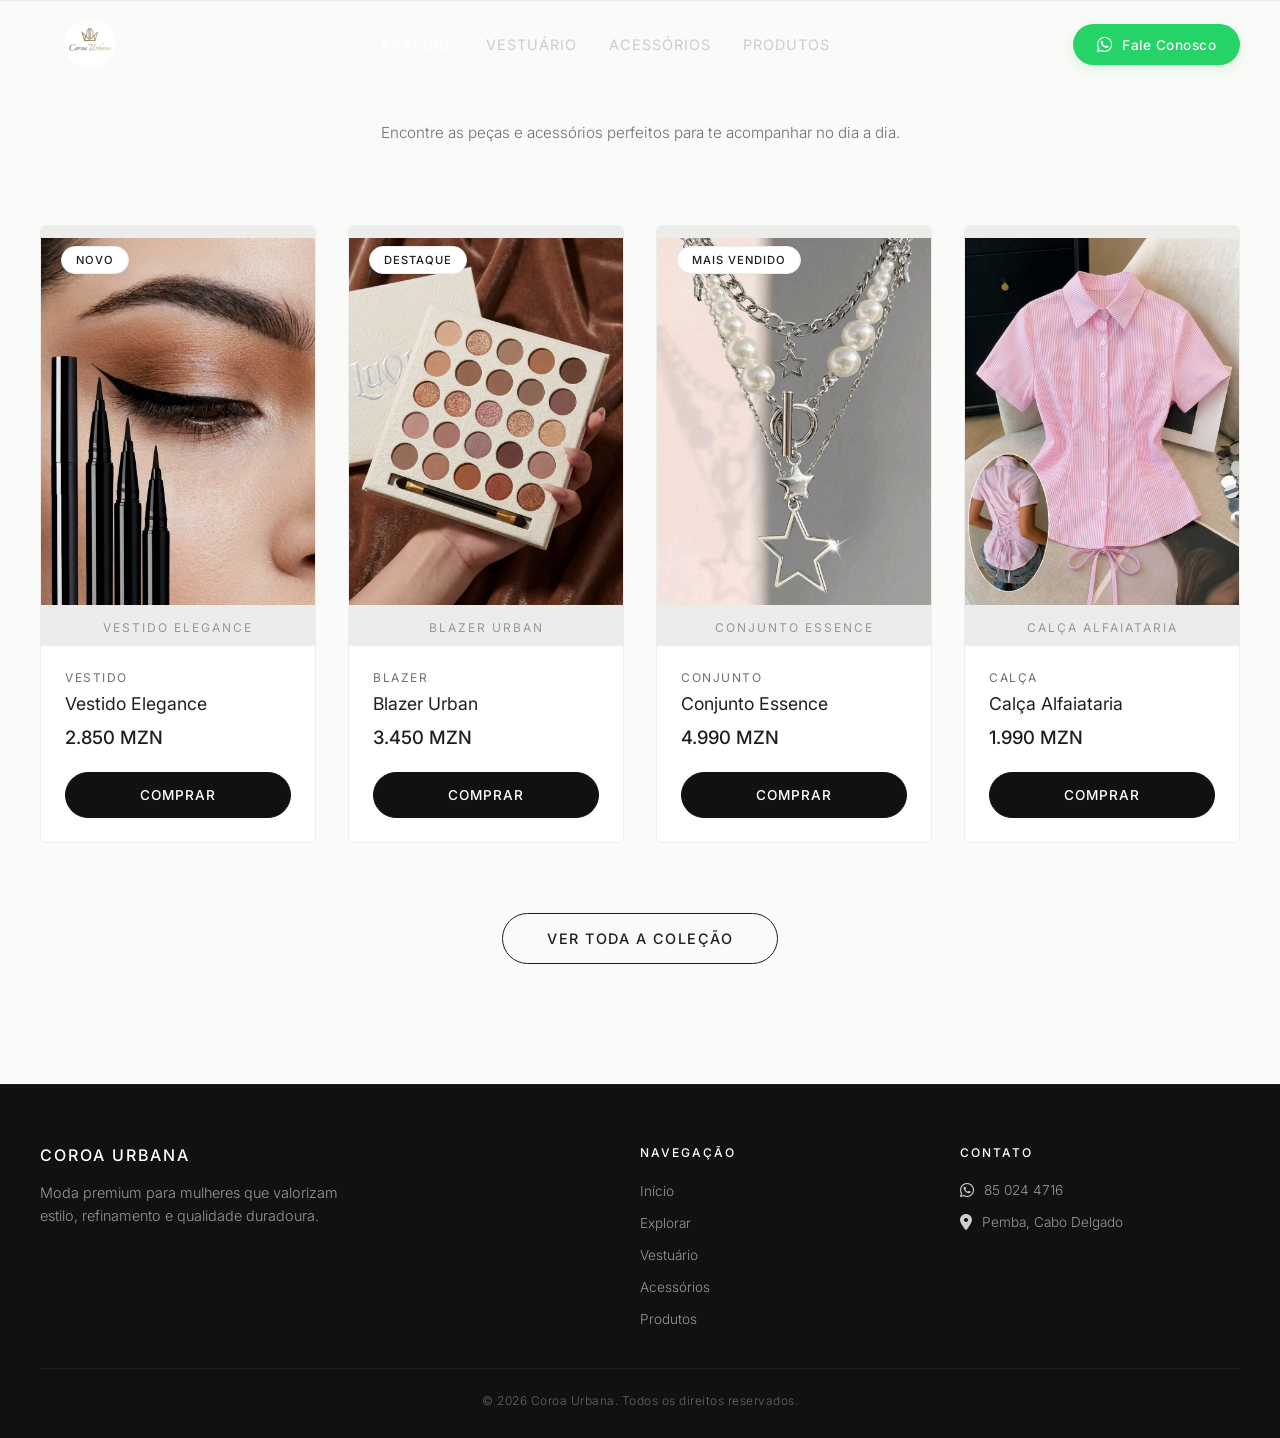
==== pages/explore.html @ 7b059de6 "update: new pages" ====
<!DOCTYPE html>
<html lang="pt-BR">
<head>
    <meta charset="UTF-8">
    <meta name="viewport" content="width=device-width, initial-scale=1.0">
    <title>Explore | Coroa Urbana</title>

    <link rel="preconnect" href="https://fonts.googleapis.com">
    <link rel="preconnect" href="https://fonts.gstatic.com" crossorigin>
    <link href="https://fonts.googleapis.com/css2?family=Inter:wght@300;400;500&family=Playfair+Display:ital,wght@0,400;0,500;1,400&display=swap" rel="stylesheet">

    <link rel="stylesheet" href="https://cdnjs.cloudflare.com/ajax/libs/font-awesome/6.4.0/css/all.min.css">


    <link href="https://fonts.googleapis.com/css2?family=Great+Vibes&family=Style+Script&display=swap" rel="stylesheet">
    <link rel="stylesheet" href="/assets/css/style.css">
    
</head>
<body>

    <header class="header" id="header">
        <div class="container">
            <a href="/index.html" class="logo-placeholder" aria-label="Home Coroa Urbana">
                <img src="/assets/imgs/logo/coroa-urbana.png" alt="Coroa Urbana">
            </a>

            <nav class="nav-menu" id="nav-menu">
                <a href="explore.html" class="nav-item active" data-section="explore">Explore</a>
                <a href="vestuario.html" class="nav-item" data-section="vestuario">Vestuário</a>
                <a href="acessorios.html" class="nav-item" data-section="acessorios">Acessórios</a>
                <a href="#produtos" class="nav-item" data-section="produtos">Produtos</a>
            </nav>

            <div style="display: flex; align-items: center; gap: 15px;">
                <a href="https://wa.me/258850244716" class="btn-whatsapp" target="_blank" rel="noopener noreferrer">
                    <i class="fab fa-whatsapp"></i>
                    <span>Fale Conosco</span>
                </a>

                <button class="menu-toggle" id="menu-toggle" aria-label="Abrir menu de navegação">
                    <i class="fa-solid fa-bars"></i>
                </button>
            </div>
        </div>
    </header>


    <!-- ==========================================================================
       SEÇÃO VESTUÁRIO
       ========================================================================== -->
    <section id="vestuario" class="section-clothing">
        <div class="container">

            <div class="section-header">
            
                <p class="section-subtitle">Encontre as peças e acessórios perfeitos para te acompanhar no dia a dia.</p>
            </div>

            <div class="products-grid">

                <div class="product-card" style="--card-index: 1;">
                    <div class="product-image-container">
                        <span class="product-badge">Novo</span>
                        <div class="product-image-placeholder">
                            <img src="/assets/imgs/produtos/prod-9.jpeg" alt="Calça Alfaiataria Coroa Urbana" class="product-image" loading="lazy">
                            <span class="placeholder-text">Vestido Elegance</span>
                        </div>
                        <div class="product-image-overlay"></div>
                    </div>
                    <div class="product-info">
                        <span class="product-category">Vestido</span>
                        <h3 class="product-name">Vestido Elegance</h3>
                        <span class="product-price">2.850 MZN</span>
                        <button class="btn-buy" aria-label="Comprar Vestido Elegance">Comprar</button>
                    </div>
                </div>

                <div class="product-card" style="--card-index: 2;">
                    <div class="product-image-container">
                        <span class="product-badge">Destaque</span>
                        <div class="product-image-placeholder">
                            <img src="/assets/imgs/produtos/prod-12.jpeg" alt="Calça Alfaiataria Coroa Urbana" class="product-image" loading="lazy">
                            <span class="placeholder-text">Blazer Urban</span>
                        </div>
                        <div class="product-image-overlay"></div>
                    </div>
                    <div class="product-info">
                        <span class="product-category">Blazer</span>
                        <h3 class="product-name">Blazer Urban</h3>
                        <span class="product-price">3.450 MZN</span>
                        <button class="btn-buy" aria-label="Comprar Blazer Urban">Comprar</button>
                    </div>
                </div>

                <div class="product-card" style="--card-index: 3;">
                    <div class="product-image-container">
                        <span class="product-badge">Mais Vendido</span>
                        <div class="product-image-placeholder">
                            <img src="/assets/imgs/acessorios/acess-7.jpeg" alt="Calça Alfaiataria Coroa Urbana" class="product-image" loading="lazy">
                            <span class="placeholder-text">Conjunto Essence</span>
                        </div>
                        <div class="product-image-overlay"></div>
                    </div>
                    <div class="product-info">
                        <span class="product-category">Conjunto</span>
                        <h3 class="product-name">Conjunto Essence</h3>
                        <span class="product-price">4.990 MZN</span>
                        <button class="btn-buy" aria-label="Comprar Conjunto Essence">Comprar</button>
                    </div>
                </div>

                <div class="product-card" style="--card-index: 4;">
                    <div class="product-image-container">
                        <div class="product-image-placeholder">
                            <img src="/assets/imgs/vestuario/vest-17.jpeg"
                                alt="Calça Alfaiataria Coroa Urbana"
                                class="product-image"
                                loading="lazy">
                            <span class="placeholder-text">Calça Alfaiataria</span>
                        </div>
                        <div class="product-image-overlay"></div>
                    </div>

                    <div class="product-info">
                        <span class="product-category">Calça</span>
                        <h3 class="product-name">Calça Alfaiataria</h3>
                        <span class="product-price">1.990 MZN</span>
                        <button class="btn-buy" aria-label="Comprar Calça Alfaiataria">
                            Comprar
                        </button>
                    </div>
                </div>

                <div class="product-card extra-product" style="--card-index: 5;">
                    <div class="product-image-container">
                        <div class="product-image-placeholder">
                            <img src="/assets/imgs/vestuario/vest-5.jpeg" alt="Calça Alfaiataria Coroa Urbana" class="product-image" loading="lazy">
                            <span class="placeholder-text">Saia Midi Satin</span>
                        </div>
                        <div class="product-image-overlay"></div>
                    </div>
                    <div class="product-info">
                        <span class="product-category">Saia</span>
                        <h3 class="product-name">Saia Midi Satin</h3>
                        <span class="product-price">2.250 MZN</span>
                        <button class="btn-buy">Comprar</button>
                    </div>
                </div>

                <div class="product-card extra-product" style="--card-index: 5;">
                    <div class="product-image-container">
                        <div class="product-image-placeholder">
                            <img src="/assets/imgs/produtos/prod-18.jpeg" alt="Calça Alfaiataria Coroa Urbana" class="product-image" loading="lazy">
                            <span class="placeholder-text">Saia Midi Satin</span>
                        </div>
                        <div class="product-image-overlay"></div>
                    </div>
                    <div class="product-info">
                        <span class="product-category">Saia</span>
                        <h3 class="product-name">Saia Midi Satin</h3>
                        <span class="product-price">2.250 MZN</span>
                        <button class="btn-buy">Comprar</button>
                    </div>
                </div>

                <div class="product-card extra-product" style="--card-index: 6;">
                    <div class="product-image-container">
                        <span class="product-badge">Novo</span>
                        <div class="product-image-placeholder">
                            <img src="/assets/imgs/acessorios/acess-1.jpeg" alt="Camisa de Seda Coroa Urbana" class="product-image" loading="lazy">
                            <span class="placeholder-text">Camisa de Seda</span>
                        </div>
                        <div class="product-image-overlay"></div>
                    </div>
                    <div class="product-info">
                        <span class="product-category">Camisa</span>
                        <h3 class="product-name">Camisa de Seda Luxe</h3>
                        <span class="product-price">2.600 MZN</span>
                        <button class="btn-buy">Comprar</button>
                    </div>
                </div>

                <div class="product-card extra-product" style="--card-index: 7;">
                    <div class="product-image-container">
                        <span class="product-badge">Premium</span>
                        <div class="product-image-placeholder">
                            <img src="/assets/imgs/vestuario/vest-7.jpeg" alt="Sobretudo Minimal" class="product-image" loading="lazy">
                            <span class="placeholder-text">Sobretudo Minimal</span>
                        </div>
                        <div class="product-image-overlay"></div>
                    </div>
                    <div class="product-info">
                        <span class="product-category">Casaco</span>
                        <h3 class="product-name">Sobretudo Minimal</h3>
                        <span class="product-price">5.400 MZN</span>
                        <button class="btn-buy">Comprar</button>
                    </div>
                </div>

                <div class="product-card extra-product" style="--card-index: 8;">
                    <div class="product-image-container">
                        <div class="product-image-placeholder">
                            <img src="/assets/imgs/vestuario/vest-8.jpeg" alt="Macacão Linen" class="product-image" loading="lazy">
                            <span class="placeholder-text">Macacão Linen</span>
                        </div>
                        <div class="product-image-overlay"></div>
                    </div>
                    <div class="product-info">
                        <span class="product-category">Macacão</span>
                        <h3 class="product-name">Macacão Linen</h3>
                        <span class="product-price">3.800 MZN</span>
                        <button class="btn-buy">Comprar</button>
                    </div>
                </div>


                 <div class="product-card extra-product" style="--card-index: 9;">
                    <div class="product-image-container">
                        <div class="product-image-placeholder">
                            <img src="/assets/imgs/produtos/prod-17.jpeg" alt="Calça Alfaiataria Coroa Urbana" class="product-image" loading="lazy">
                            <span class="placeholder-text">Saia Midi Satin</span>
                        </div>
                        <div class="product-image-overlay"></div>
                    </div>
                    <div class="product-info">
                        <span class="product-category">Saia</span>
                        <h3 class="product-name">Saia Midi Satin</h3>
                        <span class="product-price">2.250 MZN</span>
                        <button class="btn-buy">Comprar</button>
                    </div>
                </div>




                <div class="product-card extra-product" style="--card-index: 12;">
                    <div class="product-image-container">
                        <div class="product-image-placeholder">
                            <img src="/assets/imgs/vestuario/vest-12.jpeg" alt="Camisa de Seda Coroa Urbana" class="product-image" loading="lazy">
                            <span class="placeholder-text">Macacão Linen</span>
                        </div>
                        <div class="product-image-overlay"></div>
                    </div>
                    <div class="product-info">
                        <span class="product-category">Macacão</span>
                        <h3 class="product-name">Macacão Linen</h3>
                        <span class="product-price">3.800 MZN</span>
                        <button class="btn-buy">Comprar</button>
                    </div>
                </div>

                <div class="product-card extra-product" style="--card-index: 13;">
                    <div class="product-image-container">
                        <div class="product-image-placeholder">
                            <img src="/assets/imgs/vestuario/vest-13.jpeg" alt="Camisa de Seda Coroa Urbana" class="product-image" loading="lazy">
                            <span class="placeholder-text">Macacão Linen</span>
                        </div>
                        <div class="product-image-overlay"></div>
                    </div>
                    <div class="product-info">
                        <span class="product-category">Macacão</span>
                        <h3 class="product-name">Macacão Linen</h3>
                        <span class="product-price">3.800 MZN</span>
                        <button class="btn-buy">Comprar</button>
                    </div>
                </div>

                <div class="product-card extra-product" style="--card-index: 14;">
                    <div class="product-image-container">
                        <div class="product-image-placeholder">
                            <img src="/assets/imgs/acessorios/acess-9.jpeg" alt="Camisa de Seda Coroa Urbana" class="product-image" loading="lazy">
                            <span class="placeholder-text">Macacão Linen</span>
                        </div>
                        <div class="product-image-overlay"></div>
                    </div>
                    <div class="product-info">
                        <span class="product-category">Macacão</span>
                        <h3 class="product-name">Macacão Linen</h3>
                        <span class="product-price">3.800 MZN</span>
                        <button class="btn-buy">Comprar</button>
                    </div>
                </div>

                 <div class="product-card extra-product" style="--card-index: 15;">
                    <div class="product-image-container">
                        <div class="product-image-placeholder">
                            <img src="/assets/imgs/vestuario/vest-10.jpeg" alt="Camisa de Seda Coroa Urbana" class="product-image" loading="lazy">
                            <span class="placeholder-text">Macacão Linen</span>
                        </div>
                        <div class="product-image-overlay"></div>
                    </div>
                    <div class="product-info">
                        <span class="product-category">Macacão</span>
                        <h3 class="product-name">Macacão Linen</h3>
                        <span class="product-price">3.800 MZN</span>
                        <button class="btn-buy">Comprar</button>
                    </div>
                </div>


                <div class="product-card extra-product" style="--card-index: 16;">
                    <div class="product-image-container">
                        <div class="product-image-placeholder">
                            <img src="/assets/imgs/produtos/prod-12.jpeg" alt="Camisa de Seda Coroa Urbana" class="product-image" loading="lazy">
                            <span class="placeholder-text">Macacão Linen</span>
                        </div>
                        <div class="product-image-overlay"></div>
                    </div>
                    <div class="product-info">
                        <span class="product-category">Macacão</span>
                        <h3 class="product-name">Macacão Linen</h3>
                        <span class="product-price">3.800 MZN</span>
                        <button class="btn-buy">Comprar</button>
                    </div>
                </div>


                <div class="product-card extra-product" style="--card-index: 17;">
                    <div class="product-image-container">
                        <div class="product-image-placeholder">
                            <img src="/assets/imgs/vestuario/vest-4.jpeg" alt="Camisa de Seda Coroa Urbana" class="product-image" loading="lazy">
                            <span class="placeholder-text">Macacão Linen</span>
                        </div>
                        <div class="product-image-overlay"></div>
                    </div>
                    <div class="product-info">
                        <span class="product-category">Macacão</span>
                        <h3 class="product-name">Macacão Linen</h3>
                        <span class="product-price">3.800 MZN</span>
                        <button class="btn-buy">Comprar</button>
                    </div>
                </div>


                <div class="product-card extra-product" style="--card-index: 18;">
                    <div class="product-image-container">
                        <div class="product-image-placeholder">
                            <img src="/assets/imgs/produtos/prod-3.jpeg" alt="Camisa de Seda Coroa Urbana" class="product-image" loading="lazy">
                            <span class="placeholder-text">Macacão Linen</span>
                        </div>
                        <div class="product-image-overlay"></div>
                    </div>
                    <div class="product-info">
                        <span class="product-category">Macacão</span>
                        <h3 class="product-name">Macacão Linen</h3>
                        <span class="product-price">3.800 MZN</span>
                        <button class="btn-buy">Comprar</button>
                    </div>
                </div>


                <div class="product-card extra-product" style="--card-index: 19;">
                    <div class="product-image-container">
                        <div class="product-image-placeholder">
                            <img src="/assets/imgs/acessorios/acess-4.jpeg" alt="Camisa de Seda Coroa Urbana" class="product-image" loading="lazy">
                            <span class="placeholder-text">Macacão Linen</span>
                        </div>
                        <div class="product-image-overlay"></div>
                    </div>
                    <div class="product-info">
                        <span class="product-category">Macacão</span>
                        <h3 class="product-name">Macacão Linen</h3>
                        <span class="product-price">3.800 MZN</span>
                        <button class="btn-buy">Comprar</button>
                    </div>
                </div>


                <div class="product-card extra-product" style="--card-index: 20;">
                    <div class="product-image-container">
                        <div class="product-image-placeholder">
                            <img src="/assets/imgs/vestuario/vest-6.jpeg" alt="Camisa de Seda Coroa Urbana" class="product-image" loading="lazy">
                            <span class="placeholder-text">Macacão Linen</span>
                        </div>
                        <div class="product-image-overlay"></div>
                    </div>
                    <div class="product-info">
                        <span class="product-category">Macacão</span>
                        <h3 class="product-name">Macacão Linen</h3>
                        <span class="product-price">3.800 MZN</span>
                        <button class="btn-buy">Comprar</button>
                    </div>
                </div>

                <div class="product-card extra-product" style="--card-index: 21;">
                    <div class="product-image-container">
                        <div class="product-image-placeholder">
                            <img src="/assets/imgs/produtos/prod-7.jpeg" alt="Camisa de Seda Coroa Urbana" class="product-image" loading="lazy">
                            <span class="placeholder-text">Macacão Linen</span>
                        </div>
                        <div class="product-image-overlay"></div>
                    </div>
                    <div class="product-info">
                        <span class="product-category">Macacão</span>
                        <h3 class="product-name">Macacão Linen</h3>
                        <span class="product-price">3.800 MZN</span>
                        <button class="btn-buy">Comprar</button>
                    </div>
                </div>


            </div>

            <div class="section-footer">
                <button class="btn-secondary-collection toggle-btn" data-target="vestuario">Ver Toda a Coleção</button>
            </div>

        </div>
    </section>


    <!-- ==========================================================================
       FOOTER - MINIMAL E PROFISSIONAL
       ========================================================================== -->
        <footer class="footer">
            <div class="container">

                <div class="footer-grid">

                    <div class="footer-brand">
                        <div class="logo-footer">
                            <span>Coroa Urbana</span>
                        </div>
                        <p>Moda premium para mulheres que valorizam estilo, refinamento e qualidade duradoura.</p>
                    </div>

                    <div class="footer-column">
                        <h4>Navegação</h4>
                        <ul>
                            <li><a href="/index.html">Início</a></li>
                            <li><a href="#">Explorar</a></li>
                            <li><a href="vestuario.html">Vestuário</a></li>
                            <li><a href="acessorios.html">Acessórios</a></li>
                            <li><a href="produtos.html">Produtos</a></li>
                        </ul>
                    </div>

                    <div class="footer-column">
                        <h4>Contato</h4>
                        <ul class="footer-contact-list">
                            <li>
                                <a href="https://wa.me/258850244716" target="_blank">
                                    <i class="fa-brands fa-whatsapp"></i> 85 024 4716
                                </a>
                            </li>
                            <li>
                                <a href="https://maps.google.com/?q=Pemba,CaboDelgado" target="_blank">
                                    <i class="fa-solid fa-location-dot"></i> Pemba, Cabo Delgado
                                </a>
                            </li>
                        </ul>
                    </div>

                </div>

                <div class="footer-bottom">
                    <p>&copy; 2026 Coroa Urbana. Todos os direitos reservados.</p>
                </div>

            </div>
        </footer>

    <script src="/assets/js/script.js"></script>

</body>
</html>
---- assets/css/style.css ----
/* ==========================================================================
           VARIÁVEIS E CONFIGURAÇÕES GERAIS
           ========================================================================== */
        :root {
            --color-bg: #FFFFFF;
            --color-text-main: #1A1A1A;
            --color-text-light: #FFFFFF;
            --color-text-muted: #666666;
            --color-text-muted-light: #CCCCCC;
            --color-gray-light: #F5F5F7;
            --color-gray-border: #E5E5E7;
            --color-button-bg: #111111;
            --color-whatsapp: #25D366;
            --color-whatsapp-hover: #20ba5a;

            --font-serif: "Great Vibes", cursive;
            --font-sans: 'Inter', sans-serif;

            --transition-smooth: all 0.4s cubic-bezier(0.16, 1, 0.3, 1);
            --transition-fast: all 0.2s ease;
        }

        * {
            margin: 0;
            padding: 0;
            box-sizing: border-box;
        }

        html {
            scroll-behavior: smooth;
        }

        body {
            font-family: var(--font-sans);
            background-color: var(--color-bg);
            color: var(--color-text-main);
            overflow-x: hidden;
            -webkit-font-smoothing: antialiased;
        }

        a {
            text-decoration: none;
            color: inherit;
        }

        .container {
            max-width: 1280px;
            margin: 0 auto;
            padding: 0 40px;
            width: 100%;
        }

        /* ==========================================================================
           HEADER (STICKY + GLASSMORPHISM)
           ========================================================================== */
        .header {
            position: fixed;
            top: 0;
            left: 0;
            width: 100%;
            z-index: 1000;
            background-color: rgba(255, 255, 255, 0);
            border-bottom: 1px solid transparent;
            transition: var(--transition-smooth);
            height: 90px;
            display: flex;
            align-items: center;
            color: var(--color-text-light);
        }

        .header.scrolled {
            height: 75px;
            background-color: rgba(255, 255, 255, 0.85);
            backdrop-filter: blur(12px);
            -webkit-backdrop-filter: blur(12px);
            border-bottom: 1px solid rgba(0, 0, 0, 0.05);
            box-shadow: 0 4px 30px rgba(0, 0, 0, 0.02);
            color: var(--color-text-main);
        }

        .header.menu-open {
            color: var(--color-text-main);
        }
        .header.menu-open .menu-toggle {
            color: var(--color-text-main);
        }

        .header .container {
            display: flex;
            justify-content: space-between;
            align-items: center;
        }


/* ===== LOGO COM IMAGEM (AJUSTADO & PROFISSIONAL) ===== */
        .logo-placeholder {
            display: flex;
            align-items: center;
            gap: 12px;
            font-family: var(--font-sans);
            font-size: 0.95rem; /* Ajuste fino no tamanho do texto */
            font-weight: 500;
            letter-spacing: 2px;
            text-transform: uppercase;
            flex-shrink: 0;
            height: 100%;
        }

        .logo-placeholder img {
            height: 100px; /* Tamanho normal e limpo para a logo */
            width: auto;
            max-height: 100px;
            display: block;
            object-fit: contain;
            transition: var(--transition-smooth);
        }

        /* Reduz ligeiramente a logo no scroll para manter o visual premium e clean */
        .header.scrolled .logo-placeholder img {
            height: 100px;
            max-height: 100px;
        }

        /* Responsividade consistente para mobile e tablet */
        @media (max-width: 768px) {
            .logo-placeholder img {
                height: 100px;
                max-height: 100px;
            }
            .header.scrolled .logo-placeholder img {
                height: 100px;
                max-height: 100px;
            }
        }

        .nav-menu {
            display: flex;
            gap: 32px;
            align-items: center;
        }

        .nav-item {
            font-size: 0.9rem;
            font-weight: 400;
            letter-spacing: 1px;
            text-transform: uppercase;
            position: relative;
            padding: 8px 0;
            color: var(--color-text-muted-light);
            transition: var(--transition-fast);
        }

        .header.scrolled .nav-item {
            color: var(--color-text-muted);
        }

        .nav-item:hover {
            color: var(--color-text-light);
        }

        .header.scrolled .nav-item:hover {
            color: var(--color-text-main);
        }

        .nav-item::after {
            content: '';
            position: absolute;
            bottom: 0;
            left: 0;
            width: 100%;
            height: 1.5px;
            background-color: var(--color-text-light);
            transform: scaleX(0);
            transform-origin: right;
            transition: transform 0.45s cubic-bezier(0.16, 1, 0.3, 1);
        }

        .header.scrolled .nav-item::after {
            background-color: var(--color-text-main);
        }

        .nav-item:hover::after {
            transform: scaleX(1);
            transform-origin: left;
        }

        /* ===== NAV ITEM ATIVO (MARCADO) ===== */
        .nav-item.active {
            color: var(--color-text-light);
        }

        .header.scrolled .nav-item.active {
            color: var(--color-text-main);
        }

        .nav-item.active::after {
            transform: scaleX(1);
        }

        .btn-whatsapp {
            display: flex;
            align-items: center;
            gap: 10px;
            background-color: var(--color-whatsapp);
            color: #FFFFFF;
            padding: 12px 24px;
            border-radius: 40px;
            font-size: 0.85rem;
            font-weight: 500;
            letter-spacing: 0.5px;
            transition: var(--transition-smooth);
            box-shadow: 0 4px 14px rgba(37, 211, 102, 0.15);
        }

        .btn-whatsapp i {
            font-size: 1.1rem;
        }

        .btn-whatsapp:hover {
            transform: scale(1.03);
            background-color: var(--color-whatsapp-hover);
            box-shadow: 0 6px 20px rgba(37, 211, 102, 0.25);
        }

        .menu-toggle {
            display: none;
            background: none;
            border: none;
            font-size: 1.5rem;
            color: var(--color-text-light);
            cursor: pointer;
            z-index: 1001;
            transition: var(--transition-smooth);
        }

        .header.scrolled .menu-toggle {
            color: var(--color-text-main);
        }

        /* ==========================================================================
           HERO SECTION
           ========================================================================== */
        .hero {
            min-height: 100vh;
            display: flex;
            align-items: center;
            justify-content: flex-start;
            padding-top: 110px;
            padding-bottom: 40px;
            background-image:
                linear-gradient(to right, rgba(0,0,0,0.7) 30%, rgba(0,0,0,0.2) 100%),
                url('../imgs/hero/Women_in_luxury_fashion_2K_202607141308.jpeg');
            background-size: cover;
            background-position: center;
            background-repeat: no-repeat;
            background-attachment: fixed;
            position: relative;
            color: var(--color-text-light);
            text-align: left;
        }

        .hero-content {
            display: flex;
            flex-direction: column;
            justify-content: center;
            align-items: flex-start;
            max-width: 650px;
            margin: 0;
        }

        .hero-title {
            font-family: var(--font-serif);
            font-size: clamp(2.8rem, 5vw, 5rem);
            font-weight: 400;
            line-height: 1.1;
            color: var(--color-text-light);
            margin-bottom: 24px;
            opacity: 0;
            transform: translateY(30px);
            animation: fadeInUp 1s cubic-bezier(0.16, 1, 0.3, 1) forwards;
            animation-delay: 0.2s;
        }

        .hero-subtitle {
            font-size: clamp(1.1rem, 1.5vw, 1.3rem);
            font-weight: 300;
            line-height: 1.6;
            color: var(--color-text-muted-light);
            margin-bottom: 50px;
            max-width: 400px;
            opacity: 0;
            transform: translateY(30px);
            animation: fadeInUp 1s cubic-bezier(0.16, 1, 0.3, 1) forwards;
            animation-delay: 0.4s;
        }

        .hero-action {
            opacity: 0;
            transform: translateY(30px);
            animation: fadeInUp 1s cubic-bezier(0.16, 1, 0.3, 1) forwards;
            animation-delay: 0.6s;
        }

        .btn-primary {
            display: inline-flex;
            align-items: center;
            justify-content: center;
            background-color: var(--color-text-light);
            color: var(--color-text-main);
            padding: 18px 50px;
            border-radius: 40px;
            font-size: 0.95rem;
            font-weight: 500;
            letter-spacing: 1.5px;
            text-transform: uppercase;
            border: 1px solid var(--color-text-light);
            transition: var(--transition-smooth);
            cursor: pointer;
        }

        .btn-primary:hover {
            background-color: transparent;
            color: var(--color-text-light);
            transform: translateY(-3px);
            box-shadow: 0 10px 30px rgba(255, 255, 255, 0.1);
        }

        @keyframes fadeInUp {
            to {
                opacity: 1;
                transform: translateY(0);
            }
        }

        /* ==========================================================================
           RESPONSIVIDADE (MOBILE & TABLET)
           ========================================================================== */
        @media (max-width: 1024px) {
            .container {
                padding: 0 30px;
            }
        }

        @media (max-width: 768px) {
            .header {
                height: 80px;
            }

            .nav-menu {
                position: fixed;
                top: 0;
                right: -100%;
                width: 80%;
                height: 100vh;
                background-color: var(--color-bg);
                flex-direction: column;
                justify-content: center;
                gap: 40px;
                box-shadow: -10px 0 30px rgba(0,0,0,0.05);
                transition: var(--transition-smooth);
                z-index: 999;
            }

            .nav-menu.active {
                right: 0;
            }

            .nav-menu .nav-item {
                color: var(--color-text-muted);
            }

            .nav-menu .nav-item:hover {
                color: var(--color-text-main);
            }

            .nav-menu .nav-item::after {
                background-color: var(--color-text-main);
            }

            .nav-menu .nav-item.active {
                color: var(--color-text-main);
            }

            .menu-toggle {
                display: block;
            }

            .header .btn-whatsapp {
                padding: 10px 20px;
                font-size: 0.8rem;
            }

            .hero {
                background-attachment: scroll;
                text-align: center;
                background-image:
                    linear-gradient(to bottom, rgba(0,0,0,0.5) 0%, rgba(0,0,0,0.5) 100%),
                    url('../imgs/hero/Women_in_luxury_fashion_2K_202607141308.jpeg');
            }

            .hero-content {
                align-items: center;
                margin: 0 auto;
                padding: 0 10px;
            }
        }

        @media (max-width: 480px) {
            .container {
                padding: 0 20px;
            }

            .header .btn-whatsapp span {
                display: none;
            }

            .header .btn-whatsapp {
                padding: 10px 12px;
                border-radius: 50%;
            }

            .hero-title {
                line-height: 1.2;
            }
        }

        /* ==========================================================================
           ESTILOS GLOBAIS PARA SEÇÕES DE PRODUTOS
           ========================================================================== */
        :root {
            --color-clothing-bg: #FAFAF8;
            --color-accessories-bg: #F5F0EB;
            --color-products-bg: #F7F4F0;
            --color-card-bg: #FFFFFF;
            --color-text-clothing-main: #1E1E1E;
            --color-text-clothing-muted: #6F6F6F;
            --color-text-accessories-main: #2A2521;
            --color-text-accessories-muted: #8C827A;
            --color-text-products-main: #2C2824;
            --color-text-products-muted: #9A928A;
            --color-border-subtle: #ECECEC;
            --color-border-products: #E3DCD3;
            --color-btn-main: #111111;
            --color-btn-hover: #2B2B2B;
            --color-btn-acc: #3E352F;
            --color-btn-acc-hover: #5A4E45;
            --color-btn-products: #4A4038;
            --color-btn-products-hover: #6B5F54;
            --transition-premium: cubic-bezier(0.16, 1, 0.3, 1);
        }

        /* Estilos base para todas as seções */
        .section-clothing,
        .section-accessories,
        .section-products {
            padding: 120px 0;
            overflow: hidden;
            border-top: 1px solid var(--color-border-subtle);
        }

        .section-clothing {
            background-color: var(--color-clothing-bg);
        }

        .section-accessories {
            background-color: var(--color-accessories-bg);
        }

        .section-products {
            background-color: var(--color-products-bg);
            border-bottom: 1px solid var(--color-border-products);
        }

        .section-header {
            text-align: center;
            max-width: 600px;
            margin: 0 auto 80px auto;
            opacity: 0;
            transform: translateY(30px);
            transition: opacity 1.2s var(--transition-premium), transform 1.2s var(--transition-premium);
        }

        .section-clothing.active .section-header,
        .section-accessories.active .section-header,
        .section-products.active .section-header {
            opacity: 1;
            transform: translateY(0);
        }

        .section-label {
            font-family: var(--font-sans);
            font-size: 0.8rem;
            font-weight: 500;
            letter-spacing: 3px;
            text-transform: uppercase;
            color: var(--color-text-clothing-muted);
            display: block;
            margin-bottom: 16px;
        }

        .section-accessories .section-label {
            color: var(--color-text-accessories-muted);
        }

        .section-products .section-label {
            color: var(--color-text-products-muted);
        }

        .section-title {
            font-family: var(--font-serif);
            font-size: clamp(2.2rem, 4vw, 3.2rem);
            font-weight: 400;
            color: var(--color-text-clothing-main);
            margin-bottom: 20px;
            letter-spacing: -0.5px;
        }

        .section-accessories .section-title {
            color: var(--color-text-accessories-main);
        }

        .section-products .section-title {
            color: var(--color-text-products-main);
        }

        .section-subtitle {
            font-family: var(--font-sans);
            font-size: clamp(0.95rem, 1.1vw, 1.1rem);
            font-weight: 300;
            line-height: 1.6;
            color: var(--color-text-clothing-muted);
        }

        .section-accessories .section-subtitle {
            color: var(--color-text-accessories-muted);
        }

        .section-products .section-subtitle {
            color: var(--color-text-products-muted);
        }

        .products-grid {
            display: grid;
            grid-template-columns: repeat(4, 1fr);
            gap: 32px;
            margin-bottom: 70px;
        }

        .product-card {
            background-color: var(--color-card-bg);
            border: 1px solid var(--color-border-subtle);
            border-radius: 6px;
            overflow: hidden;
            display: flex;
            flex-direction: column;
            transition: transform 0.4s var(--transition-premium),
                        box-shadow 0.4s var(--transition-premium);
            opacity: 0;
            transform: translateY(40px);
        }

        .section-accessories .product-card {
            border-color: #E8DFD7;
            background-color: var(--color-card-bg);
        }

        .section-products .product-card {
            border-color: var(--color-border-products);
            background-color: var(--color-card-bg);
        }

        .section-clothing.active .product-card,
        .section-accessories.active .product-card,
        .section-products.active .product-card {
            opacity: 1;
            transform: translateY(0);
            transition: opacity 1s var(--transition-premium),
                        transform 1s var(--transition-premium),
                        box-shadow 0.4s var(--transition-premium),
                        background-color 0.4s var(--transition-premium);
            transition-delay: calc(0.1s * var(--card-index));
        }

        .product-card:hover {
            transform: translateY(-6px);
            box-shadow: 0 12px 30px rgba(0, 0, 0, 0.04);
        }

        .product-image-container {
            position: relative;
            width: 100%;
            height: auto;
            background-color: #F6F6F4;
            overflow: hidden;
        }

        .section-accessories .product-image-container {
            background-color: #EDE7E1;
        }

        .section-products .product-image-container {
            background-color: #EDE8E2;
        }

        .product-image {
            width: 100%;
            height: auto;
            display: block;
            transition: transform 0.5s var(--transition-premium);
        }

        .product-image-placeholder {
            width: 100%;
            height: 420px;
            display: flex;
            flex-direction: column;
            align-items: center;
            justify-content: center;
            gap: 15px;
            background-color: #F0F0EE;
            transition: transform 0.5s var(--transition-premium);
        }

        .section-accessories .product-image-placeholder {
            background-color: #EDE7E1;
        }

        .section-products .product-image-placeholder {
            background-color: #EDE8E2;
        }

        .product-image-placeholder .placeholder-text {
            font-size: 0.75rem;
            text-transform: uppercase;
            letter-spacing: 2px;
            color: #999999;
        }

        .section-accessories .product-image-placeholder .placeholder-text {
            color: var(--color-text-accessories-muted);
        }

        .section-products .product-image-placeholder .placeholder-text {
            color: var(--color-text-products-muted);
        }

        .product-image-overlay {
            position: absolute;
            top: 0;
            left: 0;
            width: 100%;
            height: 100%;
            background: rgba(0, 0, 0, 0.015);
            pointer-events: none;
        }

        .product-card:hover .product-image,
        .product-card:hover .product-image-placeholder {
            transform: scale(1.03);
        }

        .product-badge {
            position: absolute;
            top: 20px;
            left: 20px;
            background-color: var(--color-card-bg);
            color: var(--color-text-clothing-main);
            padding: 6px 14px;
            font-size: 0.7rem;
            font-weight: 500;
            text-transform: uppercase;
            letter-spacing: 1px;
            border-radius: 30px;
            z-index: 10;
            border: 1px solid var(--color-border-subtle);
            box-shadow: 0 2px 8px rgba(0,0,0,0.02);
        }

        .section-accessories .product-badge {
            background-color: var(--color-btn-acc);
            color: #FFFFFF;
            border-color: var(--color-btn-acc);
        }

        .section-products .product-badge {
            background-color: var(--color-btn-products);
            color: #FFFFFF;
            border-color: var(--color-btn-products);
        }

        .product-info {
            padding: 24px;
            display: flex;
            flex-direction: column;
            align-items: flex-start;
            flex-grow: 1;
        }

        .product-category {
            font-family: var(--font-sans);
            font-size: 0.75rem;
            color: var(--color-text-clothing-muted);
            text-transform: uppercase;
            letter-spacing: 1.5px;
            margin-bottom: 8px;
        }

        .section-accessories .product-category {
            color: var(--color-text-accessories-muted);
        }

        .section-products .product-category {
            color: var(--color-text-products-muted);
        }

        .product-name {
            font-family: var(--font-sans);
            font-size: 1.1rem;
            font-weight: 400;
            color: var(--color-text-clothing-main);
            margin-bottom: 12px;
            transition: color 0.3s ease;
        }

        .section-accessories .product-name {
            color: var(--color-text-accessories-main);
        }

        .section-products .product-name {
            color: var(--color-text-products-main);
        }

        .product-card:hover .product-name {
            color: var(--color-text-clothing-muted);
        }

        .section-accessories .product-card:hover .product-name {
            color: var(--color-text-accessories-muted);
        }

        .section-products .product-card:hover .product-name {
            color: var(--color-text-products-muted);
        }

        .product-price {
            font-family: var(--font-sans);
            font-size: 1.15rem;
            font-weight: 500;
            color: var(--color-text-clothing-main);
            margin-bottom: 24px;
        }

        .section-accessories .product-price {
            color: var(--color-text-accessories-main);
        }

        .section-products .product-price {
            color: var(--color-text-products-main);
        }

        .btn-buy {
            width: 100%;
            background-color: var(--color-btn-main);
            color: #FFFFFF;
            border: 1px solid var(--color-btn-main);
            padding: 14px 0;
            border-radius: 30px;
            font-family: var(--font-sans);
            font-size: 0.85rem;
            font-weight: 500;
            letter-spacing: 1px;
            text-transform: uppercase;
            cursor: pointer;
            transition: background-color 0.25s ease,
                        transform 0.25s ease,
                        box-shadow 0.25s ease;
            margin-top: auto;
        }

        .section-accessories .btn-buy {
            background-color: var(--color-btn-acc);
            border-color: var(--color-btn-acc);
        }

        .section-products .btn-buy {
            background-color: var(--color-btn-products);
            border-color: var(--color-btn-products);
        }

        .btn-buy:hover {
            background-color: var(--color-btn-hover);
            transform: translateY(-2px);
            box-shadow: 0 4px 12px rgba(0, 0, 0, 0.1);
        }

        .section-accessories .btn-buy:hover {
            background-color: var(--color-btn-acc-hover);
        }

        .section-products .btn-buy:hover {
            background-color: var(--color-btn-products-hover);
        }

        .section-footer {
            text-align: center;
            margin-top: 20px;
            opacity: 0;
            transform: translateY(20px);
            transition: opacity 1.2s var(--transition-premium), transform 1.2s var(--transition-premium);
            transition-delay: 0.6s;
        }

        .section-clothing.active .section-footer,
        .section-accessories.active .section-footer,
        .section-products.active .section-footer {
            opacity: 1;
            transform: translateY(0);
        }

        .btn-secondary-collection {
            display: inline-flex;
            align-items: center;
            justify-content: center;
            background-color: transparent;
            color: var(--color-text-clothing-main);
            border: 1.5px solid var(--color-text-clothing-main);
            padding: 16px 44px;
            border-radius: 40px;
            font-family: var(--font-sans);
            font-size: 0.9rem;
            font-weight: 500;
            letter-spacing: 1.5px;
            text-transform: uppercase;
            transition: background-color 0.3s ease, color 0.3s ease, transform 0.3s ease;
            cursor: pointer;
        }

        .section-accessories .btn-secondary-collection {
            border-color: var(--color-btn-acc);
            color: var(--color-btn-acc);
        }

        .section-products .btn-secondary-collection {
            border-color: var(--color-btn-products);
            color: var(--color-btn-products);
        }

        .btn-secondary-collection:hover {
            background-color: var(--color-btn-main);
            color: #FFFFFF;
            transform: translateY(-2px);
        }

        .section-accessories .btn-secondary-collection:hover {
            background-color: var(--color-btn-acc);
            color: #FFFFFF;
        }

        .section-products .btn-secondary-collection:hover {
            background-color: var(--color-btn-products);
            color: #FFFFFF;
        }

        .product-card.extra-product {
            display: none;
            opacity: 0;
            transform: translateY(30px);
            transition: opacity 0.6s var(--transition-premium), transform 0.6s var(--transition-premium);
        }

        .product-card.extra-product.show {
            display: flex;
            animation: fadeInUpExtra 0.8s var(--transition-premium) forwards;
            animation-delay: calc(0.1s * var(--card-index));
        }

        @keyframes fadeInUpExtra {
            to {
                opacity: 1;
                transform: translateY(0);
            }
        }
/* ==========================================================================
   FOOTER - MINIMAL E PROFISSIONAL
   ========================================================================== */
.footer {
    background-color: #111111;
    color: #CCCCCC;
    padding: 60px 0 30px 0;
    border-top: 1px solid rgba(255,255,255,0.05);
}

.footer .container {
    display: flex;
    flex-direction: column;
    gap: 40px;
}

.footer-grid {
    display: grid;
    /* Ajustado para 3 colunas já que removemos a que estava sobrando */
    grid-template-columns: 2fr 1fr 1fr; 
    gap: 40px;
}

.footer-brand {
    display: flex;
    flex-direction: column;
    gap: 16px;
}

.footer-brand .logo-footer {
    display: flex;
    align-items: center;
    gap: 12px;
}

.footer-brand .logo-footer img {
    height: 40px; /* Ajustado para um tamanho padrão clean, mude se necessário */
    width: auto;
    display: block;
    object-fit: contain;
}

.footer-brand .logo-footer span {
    font-family: var(--font-sans), sans-serif;
    font-size: 1rem;
    font-weight: 500;
    letter-spacing: 2px;
    text-transform: uppercase;
    color: #FFFFFF;
}

.footer-brand p {
    font-size: 0.9rem;
    line-height: 1.6;
    color: #999999;
    max-width: 320px;
    font-weight: 300;
}

.footer-column h4 {
    font-family: var(--font-sans), sans-serif;
    font-size: 0.75rem;
    font-weight: 500;
    letter-spacing: 2px;
    text-transform: uppercase;
    color: #FFFFFF;
    margin-bottom: 20px;
}

.footer-column ul {
    list-style: none;
    display: flex;
    flex-direction: column;
    gap: 12px;
}

.footer-column ul li a {
    font-size: 0.85rem;
    color: #999999;
    transition: color 0.3s ease;
    font-weight: 300;
    text-decoration: none;
}

.footer-column ul li a:hover {
    color: #FFFFFF;
}

/* Alinhamento dos ícones de contato */
.footer-contact-list li a {
    display: inline-flex;
    align-items: center;
    gap: 10px; /* Espaço entre o ícone e o texto */
}

.footer-contact-list li a i {
    font-size: 1rem;
    color: #FFFFFF; /* Ícones em destaque branco para o look clean */
    opacity: 0.8;
    transition: opacity 0.3s ease;
}

.footer-contact-list li a:hover i {
    opacity: 1;
}

.footer-bottom {
    border-top: 1px solid rgba(255,255,255,0.06);
    padding-top: 24px;
    text-align: center;
}

.footer-bottom p {
    font-size: 0.75rem;
    color: #666666;
    font-weight: 300;
    letter-spacing: 0.5px;
}

.footer-bottom p a {
    color: #888888;
    text-decoration: none;
    transition: color 0.3s ease;
}

.footer-bottom p a:hover {
    color: #FFFFFF;
}

/* ==========================================================================
   RESPONSIVIDADE FOOTER
   ========================================================================== */
@media (max-width: 1024px) {
    .footer-grid {
        grid-template-columns: 1fr 1fr;
        gap: 32px;
    }
}

@media (max-width: 768px) {
    .footer {
        padding: 40px 0 24px 0;
    }

    .footer-grid {
        grid-template-columns: 1fr;
        gap: 28px;
    }

    .footer-brand p {
        max-width: 100%;
    }
}        /* ==========================================================================
           RESPONSIVIDADE (MEDIA QUERIES)
           ========================================================================== */
        @media (max-width: 1024px) {
            .products-grid {
                grid-template-columns: repeat(2, 1fr);
                gap: 24px;
            }
        }

        @media (max-width: 768px) {
            .section-clothing,
            .section-accessories,
            .section-products {
                padding: 80px 0;
            }

            .section-header {
                margin-bottom: 50px;
            }

            .products-grid {
                grid-template-columns: repeat(2, 1fr);
                gap: 16px;
            }

            .product-info {
                padding: 16px;
            }

            .product-name {
                font-size: 1rem;
            }

            .product-price {
                font-size: 1.05rem;
                margin-bottom: 16px;
            }
        }

        @media (max-width: 480px) {
            .products-grid {
                grid-template-columns: 1fr;
                gap: 24px;
            }

            .btn-secondary-collection {
                width: 100%;
            }
        }
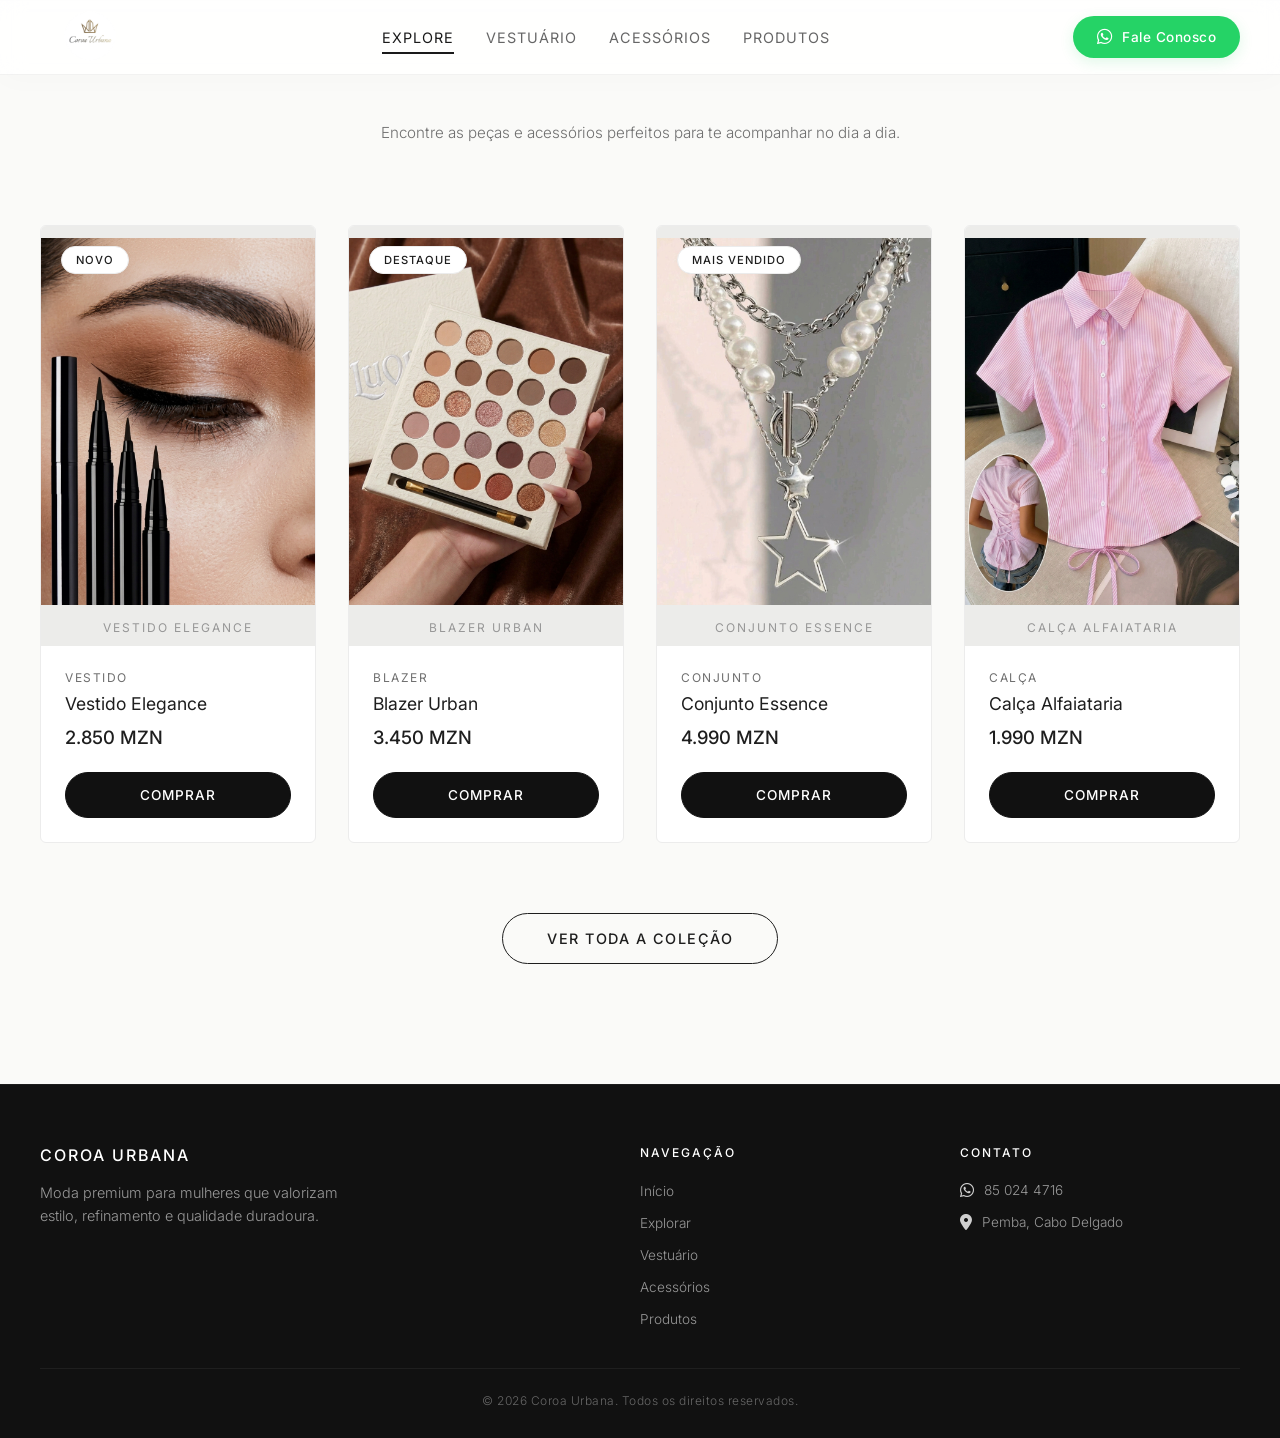
==== commit df809fb6: "fix-explore: margin,link" ====
--- a/pages/explore.html
+++ b/pages/explore.html
@@ -28,7 +28,7 @@
                 <a href="explore.html" class="nav-item active" data-section="explore">Explore</a>
                 <a href="vestuario.html" class="nav-item" data-section="vestuario">Vestuário</a>
                 <a href="acessorios.html" class="nav-item" data-section="acessorios">Acessórios</a>
-                <a href="#produtos" class="nav-item" data-section="produtos">Produtos</a>
+                <a href="produtos.html" class="nav-item" data-section="produtos">Produtos</a>
             </nav>
 
             <div style="display: flex; align-items: center; gap: 15px;">
@@ -52,7 +52,6 @@
         <div class="container">
 
             <div class="section-header">
-            
                 <p class="section-subtitle">Encontre as peças e acessórios perfeitos para te acompanhar no dia a dia.</p>
             </div>
 
--- a/assets/css/style.css
+++ b/assets/css/style.css
@@ -1,6 +1,4 @@
-
-
-        /* ==========================================================================
+ /* ==========================================================================
            VARIÁVEIS E CONFIGURAÇÕES GERAIS
            ========================================================================== */
         :root {
@@ -61,16 +59,11 @@
             left: 0;
             width: 100%;
             z-index: 1000;
-            background-color: rgba(255, 255, 255, 0);
-            border-bottom: 1px solid transparent;
             transition: var(--transition-smooth);
-            height: 90px;
             display: flex;
             align-items: center;
-            color: var(--color-text-light);
-        }
-
-        .header.scrolled {
+            
+            /* Trazendo as propriedades do estado 'scrolled' para cá: */
             height: 75px;
             background-color: rgba(255, 255, 255, 0.85);
             backdrop-filter: blur(12px);
@@ -91,6 +84,28 @@
             display: flex;
             justify-content: space-between;
             align-items: center;
+        }
+
+
+        /* A linha que surge no hover deve ser escura */
+        .nav-item::after {
+            content: '';
+            position: absolute;
+            bottom: 0;
+            left: 0;
+            width: 100%;
+            height: 1.5px;
+            background-color: var(--color-text-main); /* Cor escura da linha */
+            transform: scaleX(0);
+            transform-origin: right;
+            transition: transform 0.45s cubic-bezier(0.16, 1, 0.3, 1);
+        }
+
+        /* A ANIMAÇÃO DA LINHA: Ativa ao passar o mouse OU se o item tiver a classe active */
+        .nav-item:hover::after,
+        .nav-item.active::after {
+            transform: scaleX(1);
+            transform-origin: left;
         }
 
 
@@ -118,10 +133,6 @@
         }
 
         /* Reduz ligeiramente a logo no scroll para manter o visual premium e clean */
-        .header.scrolled .logo-placeholder img {
-            height: 100px;
-            max-height: 100px;
-        }
 
         /* Responsividade consistente para mobile e tablet */
         @media (max-width: 768px) {
@@ -129,10 +140,7 @@
                 height: 100px;
                 max-height: 100px;
             }
-            .header.scrolled .logo-placeholder img {
-                height: 100px;
-                max-height: 100px;
-            }
+
         }
 
         .nav-menu {
@@ -152,18 +160,30 @@
             transition: var(--transition-fast);
         }
 
-        .header.scrolled .nav-item {
-            color: var(--color-text-muted);
-        }
-
         .nav-item:hover {
             color: var(--color-text-light);
         }
 
-        .header.scrolled .nav-item:hover {
+
+        .nav-item {
+            font-size: 0.9rem;
+            font-weight: 400;
+            letter-spacing: 1px;
+            text-transform: uppercase;
+            position: relative;
+            padding: 8px 0;
+            transition: var(--transition-fast);
+            
+            /* Mudado de '--color-text-muted-light' para '--color-text-muted': */
+            color: var(--color-text-muted); 
+        }
+
+        /* Garanta que o hover continue escuro */
+        .nav-item:hover {
             color: var(--color-text-main);
         }
 
+        /* A linha que surge no hover deve ser escura */
         .nav-item::after {
             content: '';
             position: absolute;
@@ -171,29 +191,17 @@
             left: 0;
             width: 100%;
             height: 1.5px;
-            background-color: var(--color-text-light);
+            background-color: var(--color-text-main); /* Mudado para a cor escura */
             transform: scaleX(0);
             transform-origin: right;
             transition: transform 0.45s cubic-bezier(0.16, 1, 0.3, 1);
         }
 
-        .header.scrolled .nav-item::after {
-            background-color: var(--color-text-main);
-        }
-
-        .nav-item:hover::after {
-            transform: scaleX(1);
-            transform-origin: left;
-        }
-
-        /* ===== NAV ITEM ATIVO (MARCADO) ===== */
+        /* O item que estiver ativo também deve ser escuro */
         .nav-item.active {
-            color: var(--color-text-light);
-        }
-
-        .header.scrolled .nav-item.active {
             color: var(--color-text-main);
         }
+
 
         .nav-item.active::after {
             transform: scaleX(1);
@@ -229,15 +237,12 @@
             background: none;
             border: none;
             font-size: 1.5rem;
-            color: var(--color-text-light);
             cursor: pointer;
             z-index: 1001;
             transition: var(--transition-smooth);
-        }
-
-        .header.scrolled .menu-toggle {
-            color: var(--color-text-main);
-        }
+            color: var(--color-text-main); /* Mudado para escuro */
+        }
+
 
         /* ==========================================================================
            HERO SECTION
@@ -1052,7 +1057,7 @@
             }
 
             .section-header {
-                margin-bottom: 50px;
+                margin: 50px 0px;
             }
 
             .products-grid {
